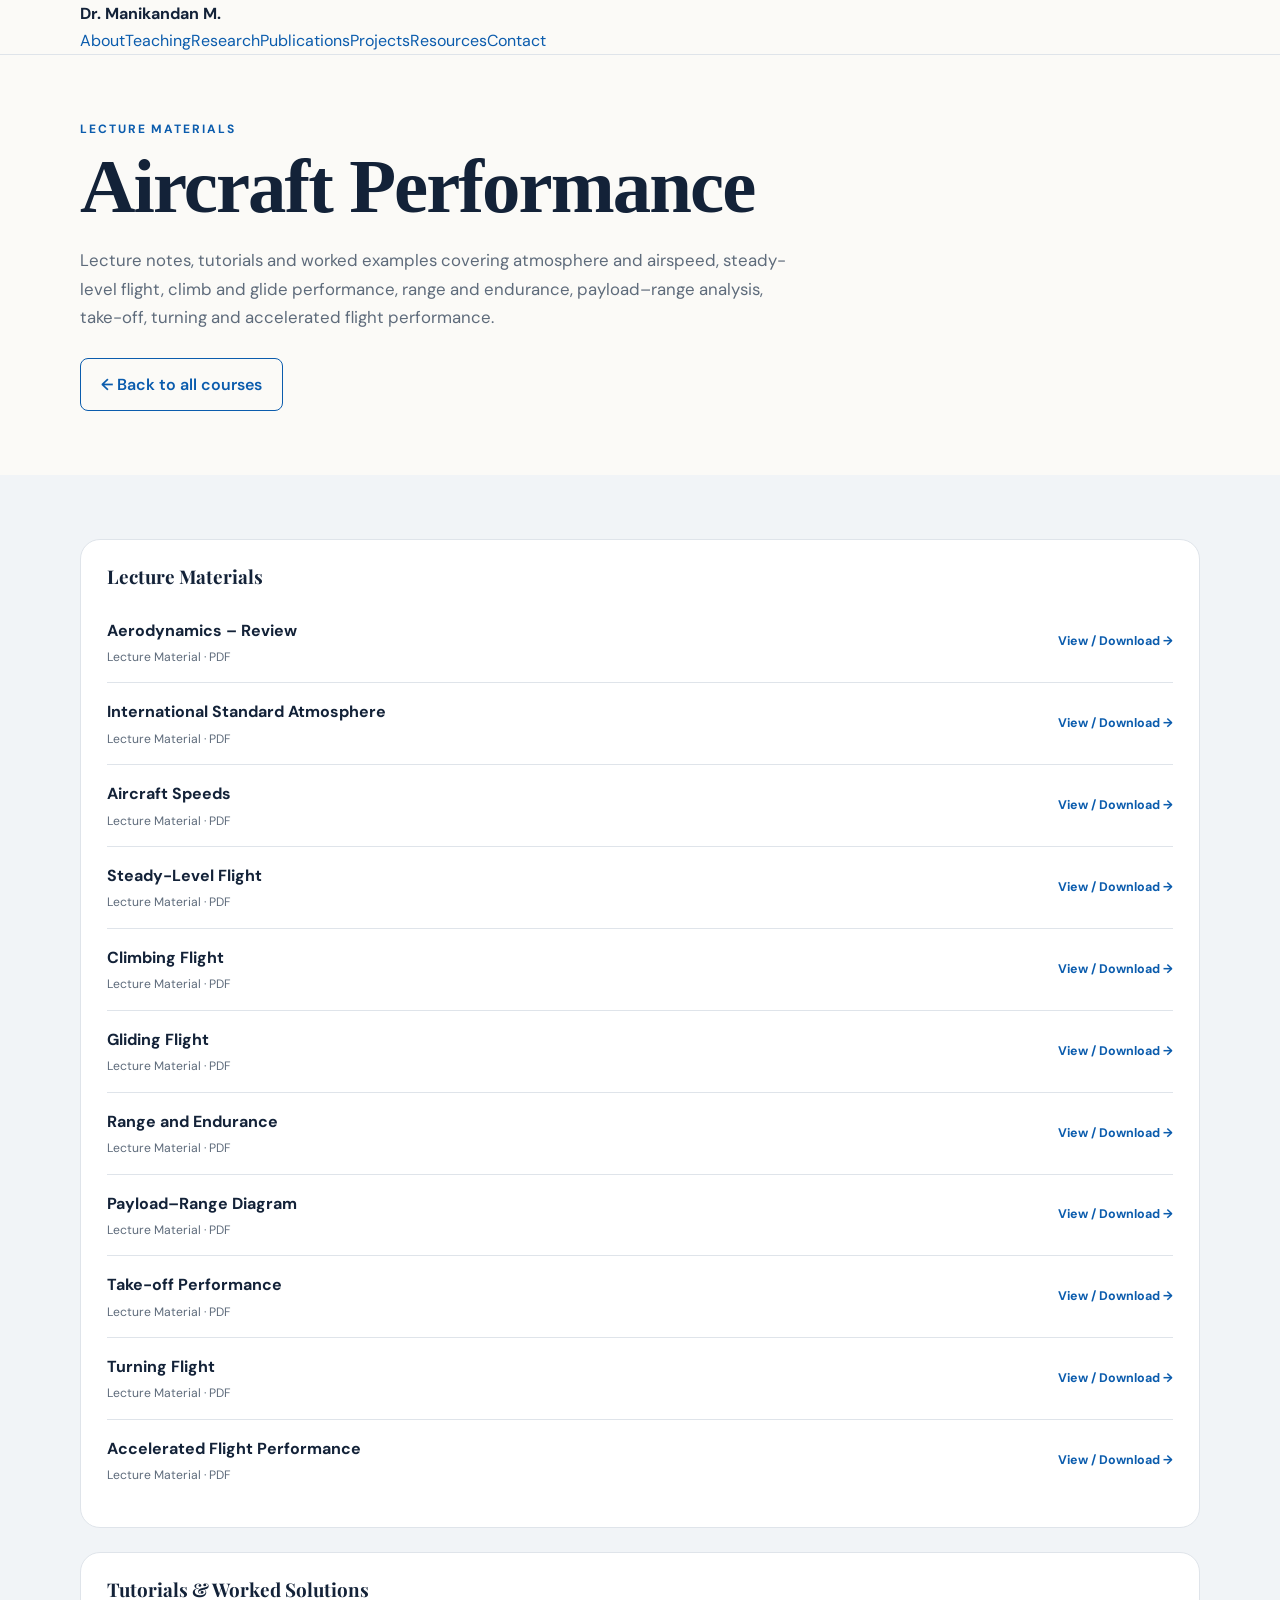
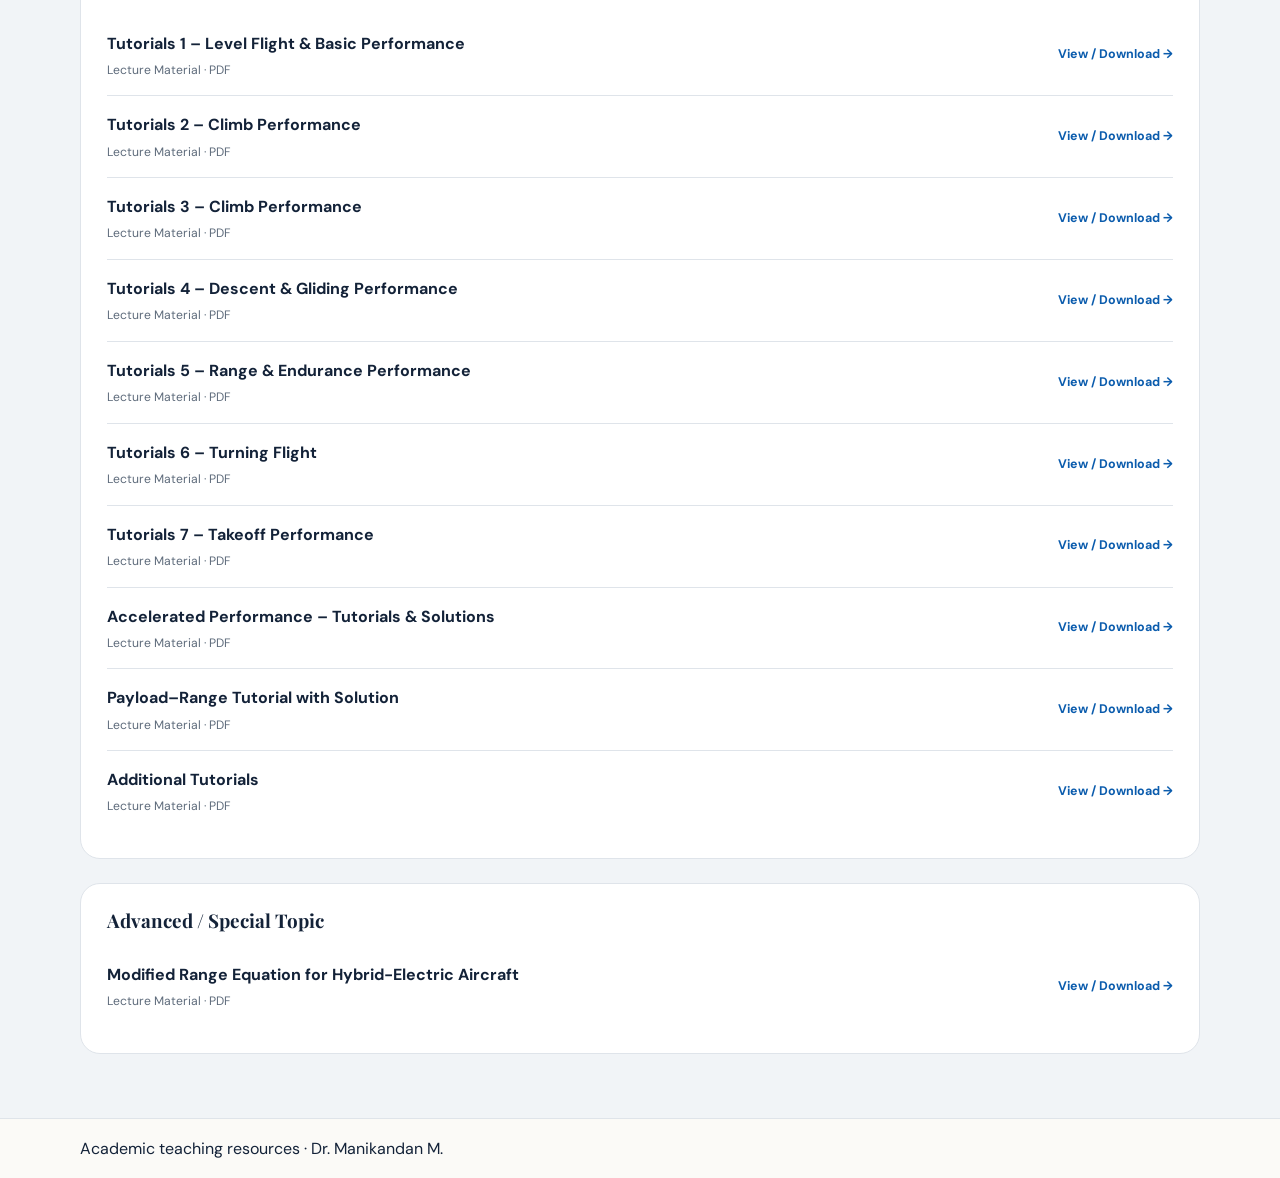
==== resources/aircraft-performance.html @ 79ec452a "Add files via upload" ====
<!doctype html>
<html lang="en">
<head>
<meta charset="utf-8">
<meta name="viewport" content="width=device-width,initial-scale=1">
<title>Aircraft Performance | Dr. Manikandan M.</title>
<link rel="stylesheet" href="../assets/css/style.css">
<meta name="description" content="Aircraft Performance lecture materials, tutorials and worked solutions by Dr. Manikandan M.">
</head>
<body>
<header class="site-header"><div class="container nav-wrap">
<a class="brand" href="../index.html">Dr. Manikandan M.</a>
<nav><a href="../index.html#about">About</a><a href="../index.html#teaching">Teaching</a><a href="../index.html#research">Research</a><a href="../index.html#publications">Publications</a><a href="../index.html#projects">Projects</a><a href="../index.html#resources">Resources</a><a href="../index.html#contact">Contact</a></nav>
</div></header>
<main>
<section class="section course-hero"><div class="container">
<p class="eyebrow">LECTURE MATERIALS</p>
<h1>Aircraft Performance</h1>
<p class="section-lead">Lecture notes, tutorials and worked examples covering atmosphere and airspeed, steady-level flight, climb and glide performance, range and endurance, payload–range analysis, take-off, turning and accelerated flight performance.</p>
<a class="btn secondary" href="../index.html#resources">← Back to all courses</a>
</div></section>
<section class="section alt"><div class="container material-groups">
<section class="material-group">
      <h2>Lecture Materials</h2>
      <div class="material-list"><a class="material-row" href="../materials/aircraft-performance/Review%20of%20Aerodynamics.pdf" target="_blank" rel="noopener">
          <span><strong>Aerodynamics – Review</strong><small>Lecture Material · PDF</small></span>
          <b>View / Download →</b>
        </a><a class="material-row" href="../materials/aircraft-performance/ISA_Model.pdf" target="_blank" rel="noopener">
          <span><strong>International Standard Atmosphere</strong><small>Lecture Material · PDF</small></span>
          <b>View / Download →</b>
        </a><a class="material-row" href="../materials/aircraft-performance/Aircraft%20Speeds.pdf" target="_blank" rel="noopener">
          <span><strong>Aircraft Speeds</strong><small>Lecture Material · PDF</small></span>
          <b>View / Download →</b>
        </a><a class="material-row" href="../materials/aircraft-performance/Level%20Flight.pdf" target="_blank" rel="noopener">
          <span><strong>Steady-Level Flight</strong><small>Lecture Material · PDF</small></span>
          <b>View / Download →</b>
        </a><a class="material-row" href="../materials/aircraft-performance/Climbing%20Flight.pdf" target="_blank" rel="noopener">
          <span><strong>Climbing Flight</strong><small>Lecture Material · PDF</small></span>
          <b>View / Download →</b>
        </a><a class="material-row" href="../materials/aircraft-performance/Gliding%20Performance.pdf" target="_blank" rel="noopener">
          <span><strong>Gliding Flight</strong><small>Lecture Material · PDF</small></span>
          <b>View / Download →</b>
        </a><a class="material-row" href="../materials/aircraft-performance/Range%20and%20Endurance.pdf" target="_blank" rel="noopener">
          <span><strong>Range and Endurance</strong><small>Lecture Material · PDF</small></span>
          <b>View / Download →</b>
        </a><a class="material-row" href="../materials/aircraft-performance/Payload%20Range%20Diagram.pdf" target="_blank" rel="noopener">
          <span><strong>Payload–Range Diagram</strong><small>Lecture Material · PDF</small></span>
          <b>View / Download →</b>
        </a><a class="material-row" href="../materials/aircraft-performance/Takeoff%20Performance.pdf" target="_blank" rel="noopener">
          <span><strong>Take-off Performance</strong><small>Lecture Material · PDF</small></span>
          <b>View / Download →</b>
        </a><a class="material-row" href="../materials/aircraft-performance/Turning%20Performance.pdf" target="_blank" rel="noopener">
          <span><strong>Turning Flight</strong><small>Lecture Material · PDF</small></span>
          <b>View / Download →</b>
        </a><a class="material-row" href="../materials/aircraft-performance/Accelerated%20Performance.pdf" target="_blank" rel="noopener">
          <span><strong>Accelerated Flight Performance</strong><small>Lecture Material · PDF</small></span>
          <b>View / Download →</b>
        </a></div>
    </section><section class="material-group">
      <h2>Tutorials &amp; Worked Solutions</h2>
      <div class="material-list"><a class="material-row" href="../materials/aircraft-performance/Tutorials%201.pdf" target="_blank" rel="noopener">
          <span><strong>Tutorials 1 – Level Flight &amp; Basic Performance</strong><small>Lecture Material · PDF</small></span>
          <b>View / Download →</b>
        </a><a class="material-row" href="../materials/aircraft-performance/Tutorials%202.pdf" target="_blank" rel="noopener">
          <span><strong>Tutorials 2 – Climb Performance</strong><small>Lecture Material · PDF</small></span>
          <b>View / Download →</b>
        </a><a class="material-row" href="../materials/aircraft-performance/Tutorials%203.pdf" target="_blank" rel="noopener">
          <span><strong>Tutorials 3 – Climb Performance</strong><small>Lecture Material · PDF</small></span>
          <b>View / Download →</b>
        </a><a class="material-row" href="../materials/aircraft-performance/Tutorials%204.pdf" target="_blank" rel="noopener">
          <span><strong>Tutorials 4 – Descent &amp; Gliding Performance</strong><small>Lecture Material · PDF</small></span>
          <b>View / Download →</b>
        </a><a class="material-row" href="../materials/aircraft-performance/Tutorials%205.pdf" target="_blank" rel="noopener">
          <span><strong>Tutorials 5 – Range &amp; Endurance Performance</strong><small>Lecture Material · PDF</small></span>
          <b>View / Download →</b>
        </a><a class="material-row" href="../materials/aircraft-performance/Tutorials%206.pdf" target="_blank" rel="noopener">
          <span><strong>Tutorials 6 – Turning Flight</strong><small>Lecture Material · PDF</small></span>
          <b>View / Download →</b>
        </a><a class="material-row" href="../materials/aircraft-performance/Tutorials%207.pdf" target="_blank" rel="noopener">
          <span><strong>Tutorials 7 – Takeoff Performance</strong><small>Lecture Material · PDF</small></span>
          <b>View / Download →</b>
        </a><a class="material-row" href="../materials/aircraft-performance/Tutorials_Accelerated_Performance.pdf" target="_blank" rel="noopener">
          <span><strong>Accelerated Performance – Tutorials &amp; Solutions</strong><small>Lecture Material · PDF</small></span>
          <b>View / Download →</b>
        </a><a class="material-row" href="../materials/aircraft-performance/Payload%20Range%20Tutorial%20with%20Solution.pdf" target="_blank" rel="noopener">
          <span><strong>Payload–Range Tutorial with Solution</strong><small>Lecture Material · PDF</small></span>
          <b>View / Download →</b>
        </a><a class="material-row" href="../materials/aircraft-performance/Additional%20Tutorials.pdf" target="_blank" rel="noopener">
          <span><strong>Additional Tutorials</strong><small>Lecture Material · PDF</small></span>
          <b>View / Download →</b>
        </a></div>
    </section><section class="material-group">
      <h2>Advanced / Special Topic</h2>
      <div class="material-list"><a class="material-row" href="../materials/aircraft-performance/Modified%20Range%20Equation%20for%20Hybrid%20Electric%20Aircraft.pdf" target="_blank" rel="noopener">
          <span><strong>Modified Range Equation for Hybrid-Electric Aircraft</strong><small>Lecture Material · PDF</small></span>
          <b>View / Download →</b>
        </a></div>
    </section>
</div></section>
</main>
<footer><div class="container"><p>Academic teaching resources · Dr. Manikandan M.</p></div></footer>
</body></html>
---- assets/css/style.css ----
@import url('https://fonts.googleapis.com/css2?family=DM+Sans:wght@400;500;600;700&family=Playfair+Display:wght@600;700&display=swap');
:root{--ink:#132238;--muted:#5e6b7b;--paper:#fbfaf7;--white:#fff;--line:#dfe4ea;--accent:#0b5cad;--accent2:#e8f1fb;--max:1120px}
*{box-sizing:border-box}html{scroll-behavior:smooth}body{margin:0;background:var(--paper);color:var(--ink);font-family:'DM Sans',Arial,sans-serif;line-height:1.7}a{color:var(--accent);text-decoration:none}a:hover{text-decoration:underline}.container{width:min(92%,var(--max));margin:auto}.site-header{position:sticky;top:0;z-index:20;background:rgba(251,250,247,.94);backdrop-filter:blur(12px);border-bottom:1px solid var(--line)}.nav{min-height:72px;display:flex;align-items:center;justify-content:space-between}.brand{font-weight:700;color:var(--ink)}.nav-links{display:flex;gap:22px}.nav-links a{font-size:.92rem;color:var(--ink)}.menu-toggle{display:none;border:0;background:none;font-size:1.5rem}.hero{padding:54px 0 58px;background:linear-gradient(135deg,#f5f8fc,#fbfaf7)}.hero-grid{display:grid;grid-template-columns:minmax(0,1.32fr) minmax(300px,.62fr);gap:58px;align-items:center;min-height:500px}.eyebrow{font-size:.75rem;font-weight:700;letter-spacing:.16em;color:var(--accent);margin:0 0 12px}h1,h2,h3{line-height:1.15}h1,h2{font-family:'Playfair Display',Georgia,serif}h1{font-size:clamp(2.7rem,4.1vw,4.05rem);line-height:1.04;margin:0 0 16px;letter-spacing:-.025em;white-space:nowrap}h2{font-size:clamp(2rem,4vw,3rem);margin:0 0 28px}h3{font-size:1.2rem;margin-top:0}.hero-role{font-size:1.18rem;font-weight:600;margin:0 0 5px;color:var(--ink)}.institution{font-size:1rem;font-weight:500;margin:0 0 20px;color:var(--accent)}.lead{font-size:1.05rem;color:var(--muted);max-width:620px;margin:0}.hero-actions,.contact-links{display:flex;gap:12px;flex-wrap:wrap;margin-top:28px}.btn{display:inline-block;padding:12px 20px;border:1px solid var(--accent);border-radius:8px;font-weight:600}.btn.primary{background:var(--accent);color:white}.btn.secondary{background:transparent;color:var(--accent)}.profile-card{background:white;border:1px solid var(--line);border-radius:18px;padding:18px;box-shadow:0 12px 35px rgba(19,34,56,.07);max-width:390px;width:100%;justify-self:end}.profile-photo{width:100%;height:390px;object-fit:cover;object-position:center 30%;border-radius:12px;display:block}.profile-links{display:flex;flex-wrap:wrap;gap:8px 14px;margin-top:15px}.section{padding:90px 0}.alt{background:#f1f4f7}.two-col{display:grid;grid-template-columns:1.3fr .7fr;gap:60px}.facts{border-left:2px solid var(--line);padding-left:28px}.facts div{margin-bottom:22px}.facts span{display:block;color:var(--muted);font-size:.85rem}.facts strong{display:block}.cards{display:grid;grid-template-columns:repeat(3,1fr);gap:20px}.card{background:white;border:1px solid var(--line);border-radius:14px;padding:26px}.card p{color:var(--muted)}.research-grid{display:grid;grid-template-columns:repeat(2,1fr);gap:12px}.research-grid span{background:white;border:1px solid var(--line);border-radius:10px;padding:18px;font-weight:600}.publication-list{display:grid;gap:0}.publication{display:grid;grid-template-columns:80px 1fr;gap:24px;padding:25px 0;border-top:1px solid var(--line)}.publication .year{font-weight:700;color:var(--accent)}.publication h3{margin-bottom:8px}.publication p{color:var(--muted);margin:0 0 8px}.note{color:var(--muted);font-size:.92rem}.resource-list{display:grid;gap:12px}.resource-list a{display:flex;justify-content:space-between;gap:20px;background:white;border:1px solid var(--line);border-radius:10px;padding:18px 20px;color:var(--ink)}.resource-list span{color:var(--muted)}.contact{background:var(--ink);color:white}.contact .eyebrow{color:#9cc7f7}.contact p{max-width:720px;color:#d7e0ea}.contact .btn.secondary{color:white;border-color:white}footer{border-top:1px solid var(--line)}.footer{padding:22px 0;display:flex;justify-content:space-between;color:var(--muted);font-size:.85rem}@media(max-width:800px){.hero-grid{min-height:auto}.profile-card{justify-self:start;max-width:420px}.hero{padding-top:58px}.nav-links{display:none;position:absolute;left:0;right:0;top:72px;background:var(--paper);padding:18px 4%;flex-direction:column;border-bottom:1px solid var(--line)}.nav-links.open{display:flex}.menu-toggle{display:block}.hero{padding-top:65px}.hero-grid,.two-col{grid-template-columns:1fr}.cards{grid-template-columns:1fr}.research-grid{grid-template-columns:1fr}.facts{border-left:0;border-top:2px solid var(--line);padding:24px 0 0}.publication{grid-template-columns:60px 1fr}.resource-list a{flex-direction:column;gap:2px}.footer{flex-direction:column;gap:5px}}

.profile-caption{padding:17px 4px 4px}.profile-caption strong{display:block;font-size:1.05rem}.profile-caption span{display:block;color:var(--muted);font-size:.9rem;margin-top:3px}.hero-highlights{display:flex;gap:20px;flex-wrap:wrap;margin-top:28px;padding-top:18px;border-top:1px solid var(--line)}.hero-highlights span{font-size:.82rem;font-weight:700;color:var(--muted)}.hero-highlights span:not(:last-child)::after{content:"•";margin-left:20px;color:var(--accent)}

.hero-location{font-size:.88rem;color:var(--muted);margin:-1px 0 20px}
.focus-strip{display:flex;gap:10px;flex-wrap:wrap;margin:25px 0 0}
.focus-strip span{border:1px solid var(--line);background:rgba(255,255,255,.72);padding:7px 12px;border-radius:999px;font-size:.78rem;font-weight:700;color:var(--ink)}
.profile-card{max-width:360px;padding:16px}
.profile-photo{height:370px}
.profile-caption{padding:15px 3px 3px}
.profile-caption strong{font-size:1rem}
.profile-caption span{margin-top:2px}
.hero-actions{margin-top:25px}
@media(max-width:800px){
  h1{white-space:normal;font-size:clamp(2.7rem,11vw,4rem)}
  .hero{padding:48px 0 54px}
  .hero-grid{min-height:auto;gap:42px}
  .profile-card{max-width:420px}
}

.about-intro{max-width:900px}
.about-intro p{margin:0 0 18px}
.about-lead{font-size:1.2rem;line-height:1.75;color:var(--ink)}
.about-grid{display:grid;grid-template-columns:repeat(2,minmax(0,1fr));gap:24px;margin-top:38px}
.about-block{border:1px solid var(--line);border-radius:18px;padding:24px;background:rgba(255,255,255,.6)}
.about-block h3{margin:0 0 16px;font-size:1.08rem}
.tag-list{display:flex;flex-wrap:wrap;gap:9px}
.tag-list span{padding:8px 11px;border:1px solid var(--line);border-radius:999px;font-size:.82rem;font-weight:600;background:#fff}
.timeline{display:grid;gap:17px}
.timeline div{display:grid;gap:4px}
.timeline strong{font-size:.94rem}
.timeline span{font-size:.86rem;color:var(--muted)}
.clean-list{margin:0;padding-left:19px}
.clean-list li{margin:0 0 10px;color:var(--muted)}
.section-lead{max-width:720px;color:var(--muted);font-size:1.05rem}
@media(max-width:800px){
  .about-grid{grid-template-columns:1fr}
  .about-lead{font-size:1.08rem}
}

.research-themes{display:grid;grid-template-columns:repeat(3,minmax(0,1fr));gap:18px;margin-top:34px}
.research-card{border:1px solid var(--line);border-radius:18px;padding:24px;background:#fff;position:relative;min-height:185px}
.research-number{font-size:.75rem;font-weight:800;color:var(--accent);letter-spacing:.08em}
.research-card h3{font-size:1.05rem;margin:28px 0 9px}.research-card p{font-size:.9rem;color:var(--muted);margin:0;line-height:1.65}
.research-feature{display:grid;grid-template-columns:1.3fr .9fr;gap:30px;margin-top:32px;padding:30px;border-radius:20px;background:var(--ink);color:#fff}
.research-feature .eyebrow{color:#b9c9dc}.research-feature h3{font-size:1.55rem;margin:8px 0 12px}.research-feature p{color:#d5dde6;margin:0;line-height:1.7}
.research-stat-grid{display:grid;grid-template-columns:1fr 1fr;gap:12px}.research-stat-grid div{border:1px solid rgba(255,255,255,.18);border-radius:14px;padding:18px}
.research-stat-grid strong{display:block;font-size:1.55rem}.research-stat-grid span{display:block;color:#c5cfda;font-size:.8rem;margin-top:3px}
.research-columns{display:grid;grid-template-columns:1fr 1fr;gap:22px;margin-top:24px}
.research-list-card{border:1px solid var(--line);border-radius:18px;padding:24px;background:#fff}.research-list-card h3{margin:0 0 14px}
.research-list{list-style:none;padding:0;margin:0}.research-list li{padding:14px 0;border-top:1px solid var(--line)}
.research-list li:first-child{border-top:0;padding-top:0}.research-list strong{display:block;font-size:.9rem;line-height:1.45}
.research-list span{display:block;font-size:.78rem;color:var(--muted);margin-top:4px}
@media(max-width:900px){.research-themes{grid-template-columns:1fr 1fr}.research-feature{grid-template-columns:1fr}.research-columns{grid-template-columns:1fr}}
@media(max-width:600px){.research-themes{grid-template-columns:1fr}}

.publication-summary{display:grid;grid-template-columns:repeat(4,1fr);gap:12px;margin:28px 0 42px}
.publication-summary div{border:1px solid var(--line);background:#fff;border-radius:16px;padding:18px;text-align:center}
.publication-summary strong{display:block;font-size:1.6rem}.publication-summary span{display:block;color:var(--muted);font-size:.78rem;margin-top:4px}
.pub-group{margin-top:42px}.pub-group-head{margin-bottom:18px}.pub-group-head h3{margin:3px 0 0;font-size:1.45rem}
.publication-list{display:grid;gap:10px}.publication{display:grid;grid-template-columns:68px 1fr;gap:18px;padding:20px;border:1px solid var(--line);border-radius:14px;background:#fff}
.publication .year{font-size:.85rem;font-weight:800;color:var(--accent);padding-top:2px}
.publication h3{font-size:.98rem;line-height:1.45;margin:0 0 7px}.publication p{font-size:.83rem;color:var(--muted);margin:0 0 9px;line-height:1.55}
.publication a,.book-list a{font-size:.78rem;font-weight:700;color:var(--accent);text-decoration:none;margin-right:10px}
.publication-list.compact .publication{padding:16px}.publication-list.compact{gap:8px}
.pub-two-col{display:grid;grid-template-columns:1fr 1fr;gap:24px;margin-top:42px}
.book-list{display:grid;gap:12px}.book-list article{padding:20px;border:1px solid var(--line);border-radius:14px;background:#fff}
.book-list h4{margin:0 0 7px;font-size:.96rem;line-height:1.45}.book-list p{margin:0 0 9px;color:var(--muted);font-size:.82rem;line-height:1.5}
.source-note{margin-top:28px;color:var(--muted);font-size:.76rem}
@media(max-width:800px){.publication-summary{grid-template-columns:1fr 1fr}.pub-two-col{grid-template-columns:1fr}}
@media(max-width:600px){.publication{grid-template-columns:1fr;gap:7px}}
.teaching-feature{display:grid;grid-template-columns:1.35fr .65fr;gap:30px;margin-top:32px;padding:30px;border:1px solid var(--line);border-radius:20px;background:#fff}.teaching-feature h3{font-size:1.5rem;margin:7px 0 12px}.teaching-feature p{color:var(--muted);line-height:1.7}.mentoring-stats{display:grid;grid-template-columns:1fr 1fr;gap:12px;align-content:center}.mentoring-stats div{padding:20px;border-radius:14px;background:var(--ink);color:#fff}.mentoring-stats strong{display:block;font-size:1.75rem}.mentoring-stats span{display:block;font-size:.78rem;color:#c9d3de;margin-top:4px}.teaching-grid{display:grid;grid-template-columns:repeat(3,minmax(0,1fr));gap:18px;margin-top:24px}.teaching-card{padding:23px;border:1px solid var(--line);border-radius:18px;background:#fff}.teaching-card h3{font-size:1.02rem;margin:0 0 13px}.teaching-card ul{margin:0;padding-left:18px}.teaching-card li{font-size:.86rem;color:var(--muted);margin-bottom:8px}.teaching-resources-preview{display:flex;justify-content:space-between;gap:30px;align-items:center;margin-top:26px;padding:28px;border-radius:18px;background:linear-gradient(135deg,#f5f8fc,#fbfaf7);border:1px solid var(--line)}.teaching-resources-preview p{max-width:720px;color:var(--muted);margin:0}@media(max-width:900px){.teaching-feature{grid-template-columns:1fr}.teaching-grid{grid-template-columns:1fr 1fr}}@media(max-width:650px){.teaching-grid{grid-template-columns:1fr}.teaching-resources-preview{align-items:flex-start;flex-direction:column}}
/* Version 17: consistent Academic Profile typography */
.about-intro p,
.about-intro .about-lead {
  font-size: 1rem;
  line-height: 1.75;
  color: var(--muted);
  font-weight: 400;
}

.about-intro strong {
  color: var(--ink);
  font-weight: 700;
}

@media (max-width: 800px) {
  .about-intro p,
  .about-intro .about-lead {
    font-size: 1rem;
  }
}

/* Version 19: Lecture Materials & Downloads */
.resource-course-grid{
  display:grid;
  grid-template-columns:repeat(3,minmax(0,1fr));
  gap:18px;
  margin-top:32px;
}
.resource-course-card{
  display:flex;
  flex-direction:column;
  min-height:230px;
  padding:24px;
  border:1px solid var(--line);
  border-radius:18px;
  background:#fff;
}
.resource-code{
  font-size:.74rem;
  font-weight:800;
  letter-spacing:.08em;
  color:var(--accent);
}
.resource-course-card h3{
  margin:25px 0 10px;
  font-size:1.05rem;
  line-height:1.4;
}
.resource-course-card p{
  margin:0 0 20px;
  color:var(--muted);
  font-size:.87rem;
  line-height:1.6;
}
.resource-status{
  margin-top:auto;
  padding-top:14px;
  border-top:1px solid var(--line);
  color:var(--muted);
  font-size:.76rem;
  font-weight:600;
}
.resource-note{
  display:flex;
  gap:12px;
  align-items:baseline;
  margin-top:24px;
  padding:18px 20px;
  border:1px solid var(--line);
  border-radius:14px;
  background:#f8fafc;
}
.resource-note strong{white-space:nowrap}
.resource-note span{color:var(--muted);font-size:.84rem}
@media(max-width:900px){
  .resource-course-grid{grid-template-columns:1fr 1fr}
}
@media(max-width:600px){
  .resource-course-grid{grid-template-columns:1fr}
  .resource-note{display:block}
  .resource-note span{display:block;margin-top:6px}
}

/* Version 20 — compact section spacing */
.section{padding-top:64px;padding-bottom:64px}
.section + .section{margin-top:0}
.section .eyebrow{margin-bottom:8px}
.section h2{margin-top:0;margin-bottom:18px}
.section-lead{margin-top:0;margin-bottom:26px}
.about-grid,.research-themes,.teaching-feature,.resource-course-grid{margin-top:26px}
.research-feature{margin-top:26px}
.research-columns,.teaching-grid{margin-top:20px}
.pub-group{margin-top:34px}
.pub-two-col{margin-top:34px}
.teaching-resources-preview,.resource-note{margin-top:22px}
@media(max-width:800px){.section{padding-top:48px;padding-bottom:48px}}
@media(max-width:600px){.section{padding-top:40px;padding-bottom:40px}}

/* Version 21 — contact phone links */
.contact-numbers{display:flex;flex-wrap:wrap;gap:12px;margin-top:20px}
.contact-numbers a{display:flex;flex-direction:column;gap:3px;min-width:190px;padding:14px 18px;border:1px solid var(--line);border-radius:14px;background:#fff;text-decoration:none;color:var(--ink)}
.contact-numbers a:hover{transform:translateY(-1px)}
.contact-numbers strong{font-size:.78rem;text-transform:uppercase;letter-spacing:.06em;color:var(--muted)}
.contact-numbers span{font-size:.95rem;font-weight:700}
.software-grid{display:grid;grid-template-columns:1fr 1fr;gap:22px;margin-top:28px}.software-card{padding:28px;border:1px solid var(--line);border-radius:20px;background:#fff}.software-top{display:flex;justify-content:space-between;gap:15px;align-items:center;color:var(--muted);font-size:.75rem}.software-badge{font-weight:800;letter-spacing:.07em;color:var(--accent)}.software-card h3{font-size:1.65rem;margin:24px 0 3px}.software-fullname{font-weight:700;font-size:.88rem;color:var(--ink)!important;margin:0 0 15px!important}.software-card p{color:var(--muted);font-size:.88rem;line-height:1.65}.software-tags{display:flex;flex-wrap:wrap;gap:7px;margin:18px 0 22px}.software-tags span{padding:6px 9px;border:1px solid var(--line);border-radius:999px;font-size:.72rem;font-weight:600}.software-card .btn{display:inline-block}@media(max-width:750px){.software-grid{grid-template-columns:1fr}.software-top{align-items:flex-start;flex-direction:column;gap:5px}}
/* Version 24 — consolidated Projects & Software section */
.project-subheading{margin:38px 0 18px;font-size:1.25rem}
.software-actions{margin-top:22px}
.featured-software{display:flex;flex-direction:column}
.featured-software .software-actions{margin-top:auto;padding-top:8px}

/* Version 25 — Contact & Academic Profiles */
.contact-grid{display:grid;grid-template-columns:.9fr 1.1fr;gap:22px;margin-top:30px}
.contact-card{padding:28px;border:1px solid var(--line);border-radius:20px;background:#fff}
.contact-card h3{margin:7px 0 14px;font-size:1.35rem}
.contact-card p{color:var(--muted);line-height:1.7}
.contact-primary{background:linear-gradient(135deg,#f8fbff,#fff)}
.contact-actions{display:grid;grid-template-columns:1fr 1fr;gap:10px;margin-top:22px}
.contact-actions a{display:flex;flex-direction:column;gap:4px;padding:15px;border:1px solid var(--line);border-radius:14px;text-decoration:none;color:var(--ink);background:#fff}
.contact-actions strong{font-size:.76rem;text-transform:uppercase;letter-spacing:.05em;color:var(--muted)}
.contact-actions span{font-size:.94rem;font-weight:700}
.profile-link-list{display:grid}
.profile-link-list a{display:flex;justify-content:space-between;gap:20px;align-items:center;padding:14px 0;border-top:1px solid var(--line);text-decoration:none;color:var(--ink)}
.profile-link-list a:first-child{border-top:0}
.profile-link-list span{font-weight:700}
.profile-link-list strong{font-size:.78rem;color:var(--accent)}
.contact-note{display:flex;gap:18px;align-items:baseline;margin-top:22px;padding:18px 20px;border:1px solid var(--line);border-radius:14px;background:#f8fafc}
.contact-note strong{white-space:nowrap}
.contact-note span{color:var(--muted);font-size:.84rem}
@media(max-width:800px){.contact-grid{grid-template-columns:1fr}}
@media(max-width:600px){.contact-actions{grid-template-columns:1fr}.profile-link-list a{align-items:flex-start;flex-direction:column;gap:3px}.contact-note{display:block}.contact-note span{display:block;margin-top:6px}}

/* Version 26 — mentoring statistics */
.mentoring-stats{grid-template-columns:repeat(3,1fr)}
@media(max-width:650px){.mentoring-stats{grid-template-columns:1fr}}

/* Version 27 — professional contact emails */
.contact-actions span{overflow-wrap:anywhere}

/* Version 28 — Incompressible Aerodynamics resource library */
.resource-course-active{border-color:rgba(0,94,184,.35);box-shadow:0 10px 28px rgba(15,35,65,.06)}
.resource-status.available{color:var(--accent);background:#eef6ff;border-color:#cfe4fb}
.resource-open{display:inline-block;margin-top:14px;font-weight:800;color:var(--accent);text-decoration:none}
.course-hero h1{font-family:Georgia,'Times New Roman',serif;color:var(--ink);font-size:clamp(2.5rem,6vw,4.8rem);line-height:1.02;margin:8px 0 20px}
.material-groups{display:grid;gap:24px}
.material-group{background:#fff;border:1px solid var(--line);border-radius:20px;padding:26px}
.material-group h2{font-size:1.18rem;margin:0 0 14px}
.material-list{display:grid}
.material-row{display:flex;justify-content:space-between;align-items:center;gap:22px;padding:15px 0;border-top:1px solid var(--line);text-decoration:none;color:var(--ink)}
.material-row:first-child{border-top:0}
.material-row span{display:flex;flex-direction:column;gap:3px}
.material-row small{color:var(--muted);font-size:.76rem}
.material-row b{color:var(--accent);font-size:.78rem;white-space:nowrap}
.material-row:hover strong{color:var(--accent)}
@media(max-width:650px){.material-row{align-items:flex-start;flex-direction:column;gap:7px}}
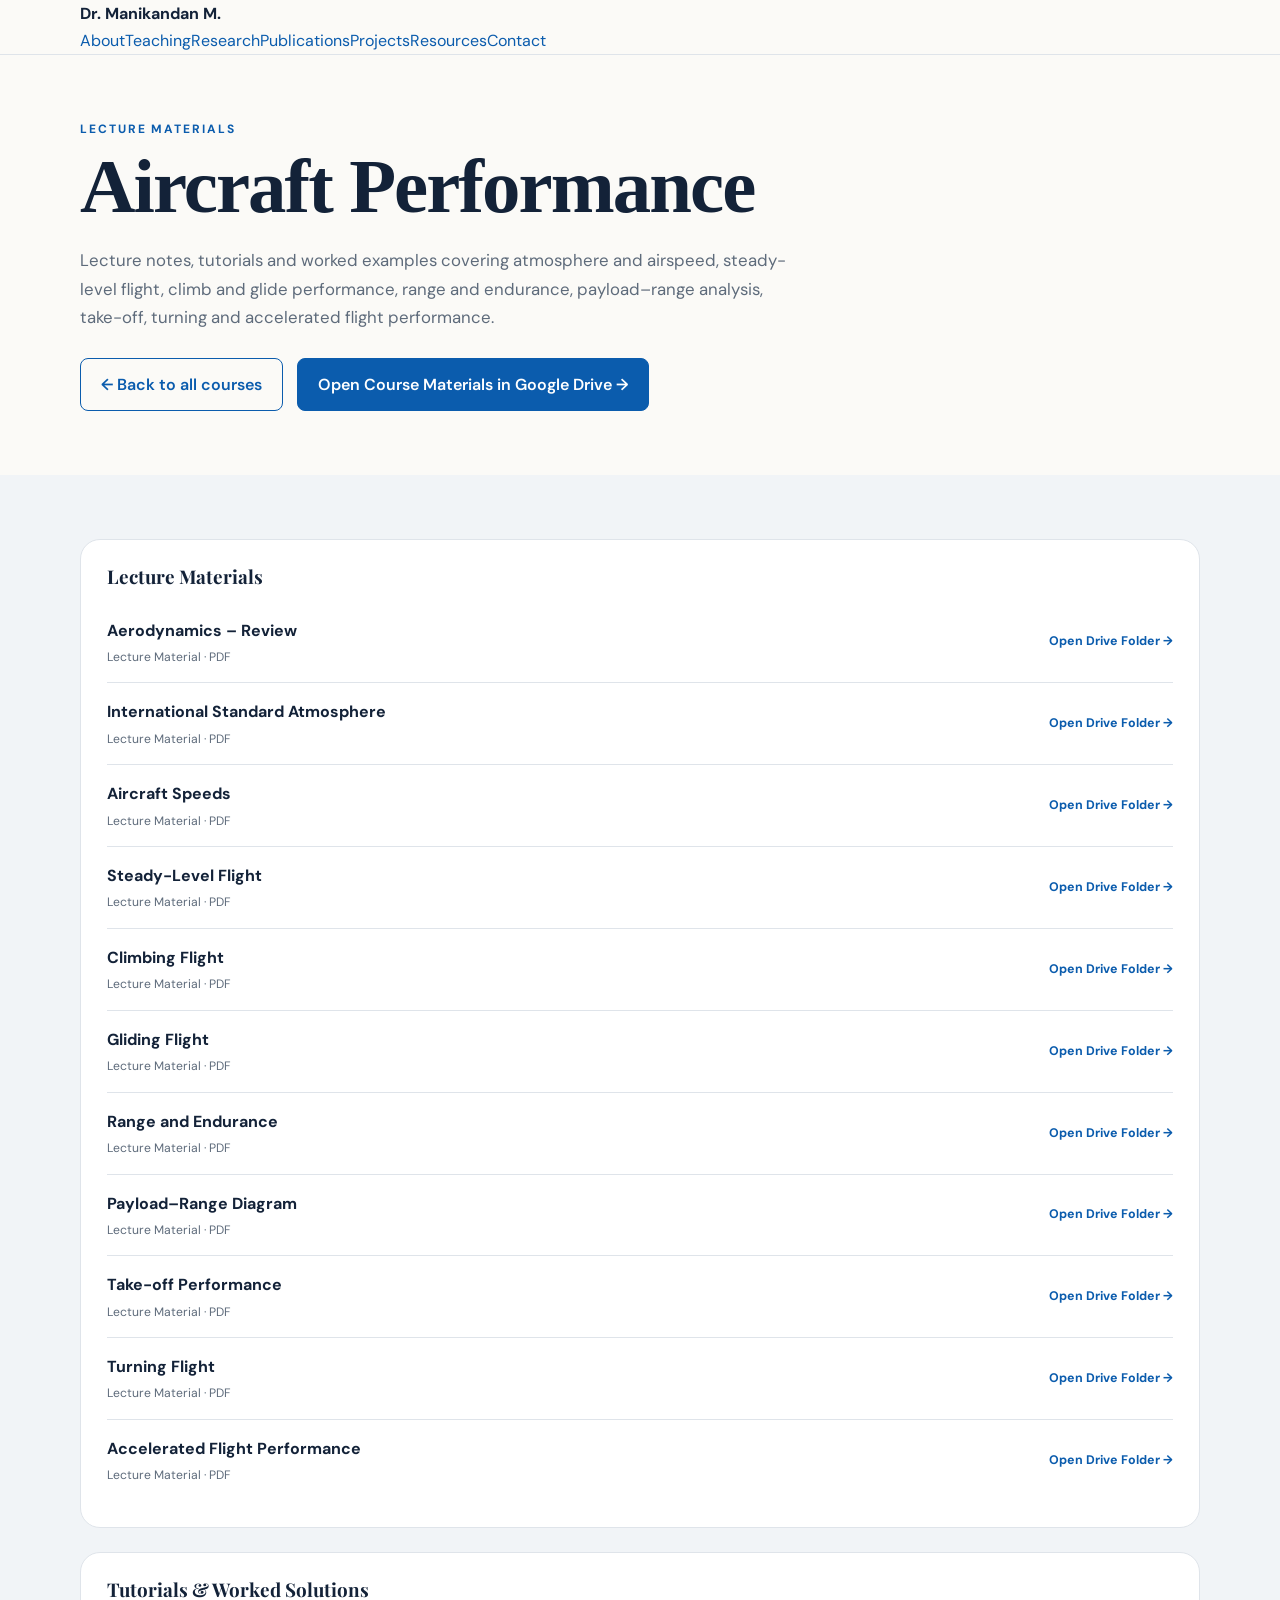
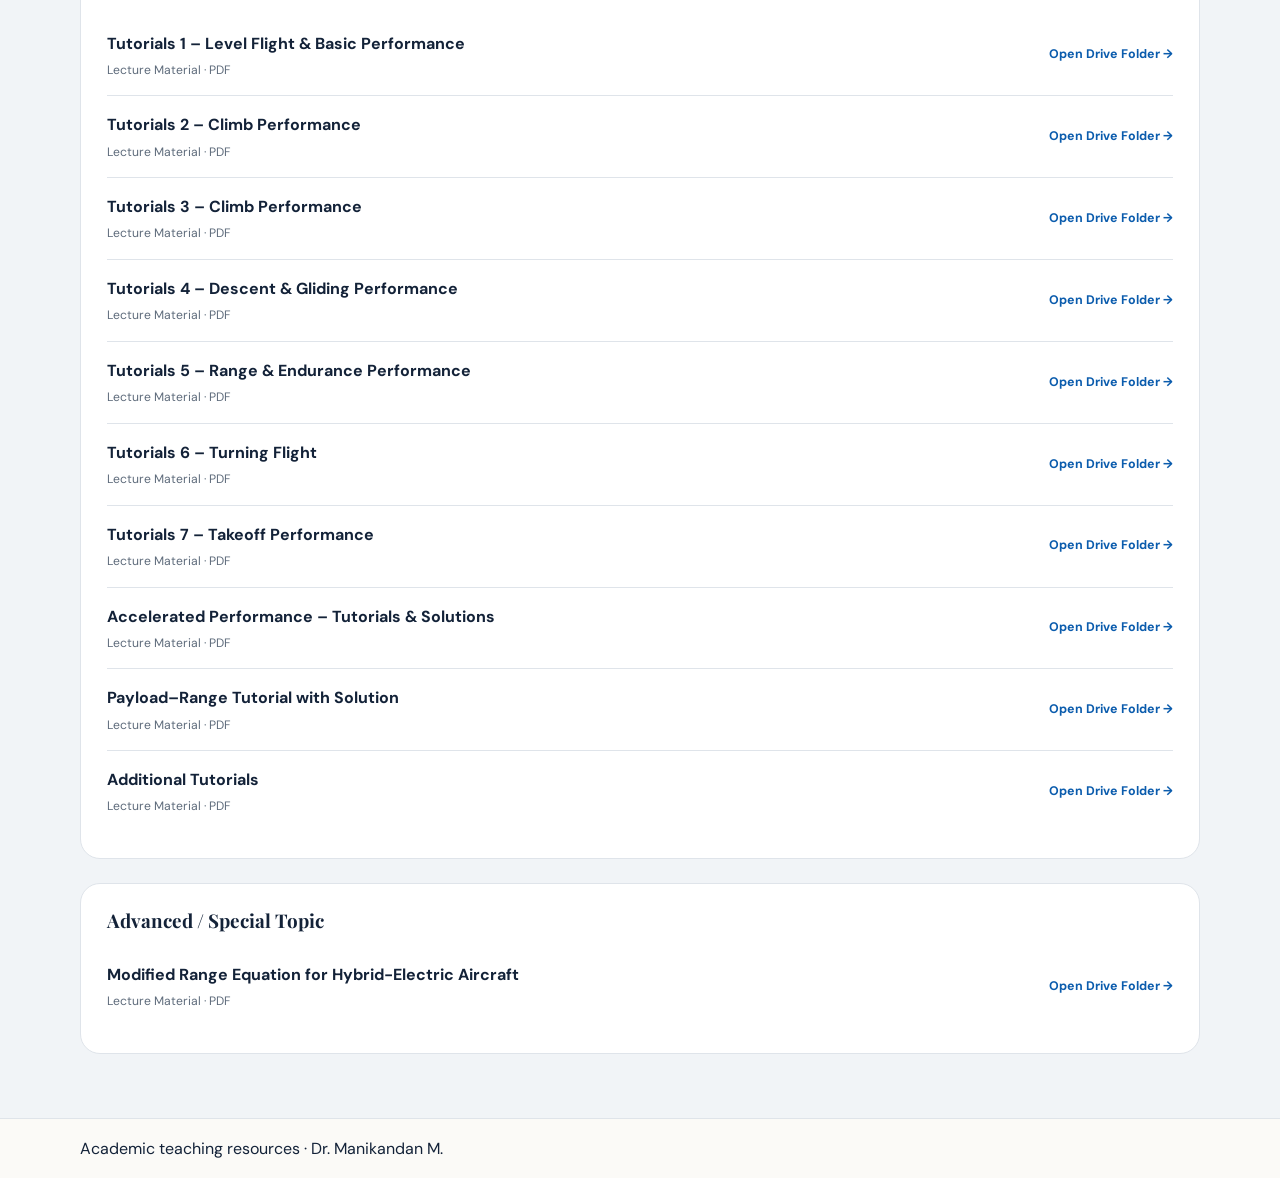
==== commit 031320db: "Add files via upload" ====
--- a/resources/aircraft-performance.html
+++ b/resources/aircraft-performance.html
@@ -18,82 +18,83 @@
 <h1>Aircraft Performance</h1>
 <p class="section-lead">Lecture notes, tutorials and worked examples covering atmosphere and airspeed, steady-level flight, climb and glide performance, range and endurance, payload–range analysis, take-off, turning and accelerated flight performance.</p>
 <a class="btn secondary" href="../index.html#resources">← Back to all courses</a>
+      <a class="btn primary drive-course-btn" href="https://drive.google.com/drive/folders/1c0SHe63qX7eY-G89QMM6DN635vEMmH_L?usp=sharing" target="_blank" rel="noopener">Open Course Materials in Google Drive →</a>
 </div></section>
 <section class="section alt"><div class="container material-groups">
 <section class="material-group">
       <h2>Lecture Materials</h2>
-      <div class="material-list"><a class="material-row" href="../materials/aircraft-performance/Review%20of%20Aerodynamics.pdf" target="_blank" rel="noopener">
+      <div class="material-list"><a class="material-row" href="https://drive.google.com/drive/folders/1c0SHe63qX7eY-G89QMM6DN635vEMmH_L?usp=sharing" target="_blank" rel="noopener">
           <span><strong>Aerodynamics – Review</strong><small>Lecture Material · PDF</small></span>
-          <b>View / Download →</b>
-        </a><a class="material-row" href="../materials/aircraft-performance/ISA_Model.pdf" target="_blank" rel="noopener">
+          <b>Open Drive Folder →</b>
+        </a><a class="material-row" href="https://drive.google.com/drive/folders/1c0SHe63qX7eY-G89QMM6DN635vEMmH_L?usp=sharing" target="_blank" rel="noopener">
           <span><strong>International Standard Atmosphere</strong><small>Lecture Material · PDF</small></span>
-          <b>View / Download →</b>
-        </a><a class="material-row" href="../materials/aircraft-performance/Aircraft%20Speeds.pdf" target="_blank" rel="noopener">
+          <b>Open Drive Folder →</b>
+        </a><a class="material-row" href="https://drive.google.com/drive/folders/1c0SHe63qX7eY-G89QMM6DN635vEMmH_L?usp=sharing" target="_blank" rel="noopener">
           <span><strong>Aircraft Speeds</strong><small>Lecture Material · PDF</small></span>
-          <b>View / Download →</b>
-        </a><a class="material-row" href="../materials/aircraft-performance/Level%20Flight.pdf" target="_blank" rel="noopener">
+          <b>Open Drive Folder →</b>
+        </a><a class="material-row" href="https://drive.google.com/drive/folders/1c0SHe63qX7eY-G89QMM6DN635vEMmH_L?usp=sharing" target="_blank" rel="noopener">
           <span><strong>Steady-Level Flight</strong><small>Lecture Material · PDF</small></span>
-          <b>View / Download →</b>
-        </a><a class="material-row" href="../materials/aircraft-performance/Climbing%20Flight.pdf" target="_blank" rel="noopener">
+          <b>Open Drive Folder →</b>
+        </a><a class="material-row" href="https://drive.google.com/drive/folders/1c0SHe63qX7eY-G89QMM6DN635vEMmH_L?usp=sharing" target="_blank" rel="noopener">
           <span><strong>Climbing Flight</strong><small>Lecture Material · PDF</small></span>
-          <b>View / Download →</b>
-        </a><a class="material-row" href="../materials/aircraft-performance/Gliding%20Performance.pdf" target="_blank" rel="noopener">
+          <b>Open Drive Folder →</b>
+        </a><a class="material-row" href="https://drive.google.com/drive/folders/1c0SHe63qX7eY-G89QMM6DN635vEMmH_L?usp=sharing" target="_blank" rel="noopener">
           <span><strong>Gliding Flight</strong><small>Lecture Material · PDF</small></span>
-          <b>View / Download →</b>
-        </a><a class="material-row" href="../materials/aircraft-performance/Range%20and%20Endurance.pdf" target="_blank" rel="noopener">
+          <b>Open Drive Folder →</b>
+        </a><a class="material-row" href="https://drive.google.com/drive/folders/1c0SHe63qX7eY-G89QMM6DN635vEMmH_L?usp=sharing" target="_blank" rel="noopener">
           <span><strong>Range and Endurance</strong><small>Lecture Material · PDF</small></span>
-          <b>View / Download →</b>
-        </a><a class="material-row" href="../materials/aircraft-performance/Payload%20Range%20Diagram.pdf" target="_blank" rel="noopener">
+          <b>Open Drive Folder →</b>
+        </a><a class="material-row" href="https://drive.google.com/drive/folders/1c0SHe63qX7eY-G89QMM6DN635vEMmH_L?usp=sharing" target="_blank" rel="noopener">
           <span><strong>Payload–Range Diagram</strong><small>Lecture Material · PDF</small></span>
-          <b>View / Download →</b>
-        </a><a class="material-row" href="../materials/aircraft-performance/Takeoff%20Performance.pdf" target="_blank" rel="noopener">
+          <b>Open Drive Folder →</b>
+        </a><a class="material-row" href="https://drive.google.com/drive/folders/1c0SHe63qX7eY-G89QMM6DN635vEMmH_L?usp=sharing" target="_blank" rel="noopener">
           <span><strong>Take-off Performance</strong><small>Lecture Material · PDF</small></span>
-          <b>View / Download →</b>
-        </a><a class="material-row" href="../materials/aircraft-performance/Turning%20Performance.pdf" target="_blank" rel="noopener">
+          <b>Open Drive Folder →</b>
+        </a><a class="material-row" href="https://drive.google.com/drive/folders/1c0SHe63qX7eY-G89QMM6DN635vEMmH_L?usp=sharing" target="_blank" rel="noopener">
           <span><strong>Turning Flight</strong><small>Lecture Material · PDF</small></span>
-          <b>View / Download →</b>
-        </a><a class="material-row" href="../materials/aircraft-performance/Accelerated%20Performance.pdf" target="_blank" rel="noopener">
+          <b>Open Drive Folder →</b>
+        </a><a class="material-row" href="https://drive.google.com/drive/folders/1c0SHe63qX7eY-G89QMM6DN635vEMmH_L?usp=sharing" target="_blank" rel="noopener">
           <span><strong>Accelerated Flight Performance</strong><small>Lecture Material · PDF</small></span>
-          <b>View / Download →</b>
+          <b>Open Drive Folder →</b>
         </a></div>
     </section><section class="material-group">
       <h2>Tutorials &amp; Worked Solutions</h2>
-      <div class="material-list"><a class="material-row" href="../materials/aircraft-performance/Tutorials%201.pdf" target="_blank" rel="noopener">
+      <div class="material-list"><a class="material-row" href="https://drive.google.com/drive/folders/1c0SHe63qX7eY-G89QMM6DN635vEMmH_L?usp=sharing" target="_blank" rel="noopener">
           <span><strong>Tutorials 1 – Level Flight &amp; Basic Performance</strong><small>Lecture Material · PDF</small></span>
-          <b>View / Download →</b>
-        </a><a class="material-row" href="../materials/aircraft-performance/Tutorials%202.pdf" target="_blank" rel="noopener">
+          <b>Open Drive Folder →</b>
+        </a><a class="material-row" href="https://drive.google.com/drive/folders/1c0SHe63qX7eY-G89QMM6DN635vEMmH_L?usp=sharing" target="_blank" rel="noopener">
           <span><strong>Tutorials 2 – Climb Performance</strong><small>Lecture Material · PDF</small></span>
-          <b>View / Download →</b>
-        </a><a class="material-row" href="../materials/aircraft-performance/Tutorials%203.pdf" target="_blank" rel="noopener">
+          <b>Open Drive Folder →</b>
+        </a><a class="material-row" href="https://drive.google.com/drive/folders/1c0SHe63qX7eY-G89QMM6DN635vEMmH_L?usp=sharing" target="_blank" rel="noopener">
           <span><strong>Tutorials 3 – Climb Performance</strong><small>Lecture Material · PDF</small></span>
-          <b>View / Download →</b>
-        </a><a class="material-row" href="../materials/aircraft-performance/Tutorials%204.pdf" target="_blank" rel="noopener">
+          <b>Open Drive Folder →</b>
+        </a><a class="material-row" href="https://drive.google.com/drive/folders/1c0SHe63qX7eY-G89QMM6DN635vEMmH_L?usp=sharing" target="_blank" rel="noopener">
           <span><strong>Tutorials 4 – Descent &amp; Gliding Performance</strong><small>Lecture Material · PDF</small></span>
-          <b>View / Download →</b>
-        </a><a class="material-row" href="../materials/aircraft-performance/Tutorials%205.pdf" target="_blank" rel="noopener">
+          <b>Open Drive Folder →</b>
+        </a><a class="material-row" href="https://drive.google.com/drive/folders/1c0SHe63qX7eY-G89QMM6DN635vEMmH_L?usp=sharing" target="_blank" rel="noopener">
           <span><strong>Tutorials 5 – Range &amp; Endurance Performance</strong><small>Lecture Material · PDF</small></span>
-          <b>View / Download →</b>
-        </a><a class="material-row" href="../materials/aircraft-performance/Tutorials%206.pdf" target="_blank" rel="noopener">
+          <b>Open Drive Folder →</b>
+        </a><a class="material-row" href="https://drive.google.com/drive/folders/1c0SHe63qX7eY-G89QMM6DN635vEMmH_L?usp=sharing" target="_blank" rel="noopener">
           <span><strong>Tutorials 6 – Turning Flight</strong><small>Lecture Material · PDF</small></span>
-          <b>View / Download →</b>
-        </a><a class="material-row" href="../materials/aircraft-performance/Tutorials%207.pdf" target="_blank" rel="noopener">
+          <b>Open Drive Folder →</b>
+        </a><a class="material-row" href="https://drive.google.com/drive/folders/1c0SHe63qX7eY-G89QMM6DN635vEMmH_L?usp=sharing" target="_blank" rel="noopener">
           <span><strong>Tutorials 7 – Takeoff Performance</strong><small>Lecture Material · PDF</small></span>
-          <b>View / Download →</b>
-        </a><a class="material-row" href="../materials/aircraft-performance/Tutorials_Accelerated_Performance.pdf" target="_blank" rel="noopener">
+          <b>Open Drive Folder →</b>
+        </a><a class="material-row" href="https://drive.google.com/drive/folders/1c0SHe63qX7eY-G89QMM6DN635vEMmH_L?usp=sharing" target="_blank" rel="noopener">
           <span><strong>Accelerated Performance – Tutorials &amp; Solutions</strong><small>Lecture Material · PDF</small></span>
-          <b>View / Download →</b>
-        </a><a class="material-row" href="../materials/aircraft-performance/Payload%20Range%20Tutorial%20with%20Solution.pdf" target="_blank" rel="noopener">
+          <b>Open Drive Folder →</b>
+        </a><a class="material-row" href="https://drive.google.com/drive/folders/1c0SHe63qX7eY-G89QMM6DN635vEMmH_L?usp=sharing" target="_blank" rel="noopener">
           <span><strong>Payload–Range Tutorial with Solution</strong><small>Lecture Material · PDF</small></span>
-          <b>View / Download →</b>
-        </a><a class="material-row" href="../materials/aircraft-performance/Additional%20Tutorials.pdf" target="_blank" rel="noopener">
+          <b>Open Drive Folder →</b>
+        </a><a class="material-row" href="https://drive.google.com/drive/folders/1c0SHe63qX7eY-G89QMM6DN635vEMmH_L?usp=sharing" target="_blank" rel="noopener">
           <span><strong>Additional Tutorials</strong><small>Lecture Material · PDF</small></span>
-          <b>View / Download →</b>
+          <b>Open Drive Folder →</b>
         </a></div>
     </section><section class="material-group">
       <h2>Advanced / Special Topic</h2>
-      <div class="material-list"><a class="material-row" href="../materials/aircraft-performance/Modified%20Range%20Equation%20for%20Hybrid%20Electric%20Aircraft.pdf" target="_blank" rel="noopener">
+      <div class="material-list"><a class="material-row" href="https://drive.google.com/drive/folders/1c0SHe63qX7eY-G89QMM6DN635vEMmH_L?usp=sharing" target="_blank" rel="noopener">
           <span><strong>Modified Range Equation for Hybrid-Electric Aircraft</strong><small>Lecture Material · PDF</small></span>
-          <b>View / Download →</b>
+          <b>Open Drive Folder →</b>
         </a></div>
     </section>
 </div></section>
--- a/assets/css/style.css
+++ b/assets/css/style.css
@@ -227,3 +227,24 @@
 .material-row b{color:var(--accent);font-size:.78rem;white-space:nowrap}
 .material-row:hover strong{color:var(--accent)}
 @media(max-width:650px){.material-row{align-items:flex-start;flex-direction:column;gap:7px}}
+
+/* Version 29 — Aircraft Performance resource page */
+.resource-course-active{border-color:rgba(0,94,184,.35);box-shadow:0 10px 28px rgba(15,35,65,.06)}
+.resource-status.available{color:var(--accent);background:#eef6ff;border-color:#cfe4fb}
+.resource-open{display:inline-block;margin-top:14px;font-weight:800;color:var(--accent);text-decoration:none}
+.course-hero h1{font-family:Georgia,'Times New Roman',serif;color:var(--ink);font-size:clamp(2.5rem,6vw,4.8rem);line-height:1.02;margin:8px 0 20px}
+.material-groups{display:grid;gap:24px}
+.material-group{background:#fff;border:1px solid var(--line);border-radius:20px;padding:26px}
+.material-group h2{font-size:1.18rem;margin:0 0 14px}
+.material-list{display:grid}
+.material-row{display:flex;justify-content:space-between;align-items:center;gap:22px;padding:15px 0;border-top:1px solid var(--line);text-decoration:none;color:var(--ink)}
+.material-row:first-child{border-top:0}
+.material-row span{display:flex;flex-direction:column;gap:3px}
+.material-row small{color:var(--muted);font-size:.76rem}
+.material-row b{color:var(--accent);font-size:.78rem;white-space:nowrap}
+.material-row:hover strong{color:var(--accent)}
+@media(max-width:650px){.material-row{align-items:flex-start;flex-direction:column;gap:7px}}
+
+/* Version 30 — lightweight Google Drive resource hosting */
+.drive-course-btn{margin-left:10px}
+@media(max-width:600px){.drive-course-btn{margin-left:0;margin-top:10px}}
